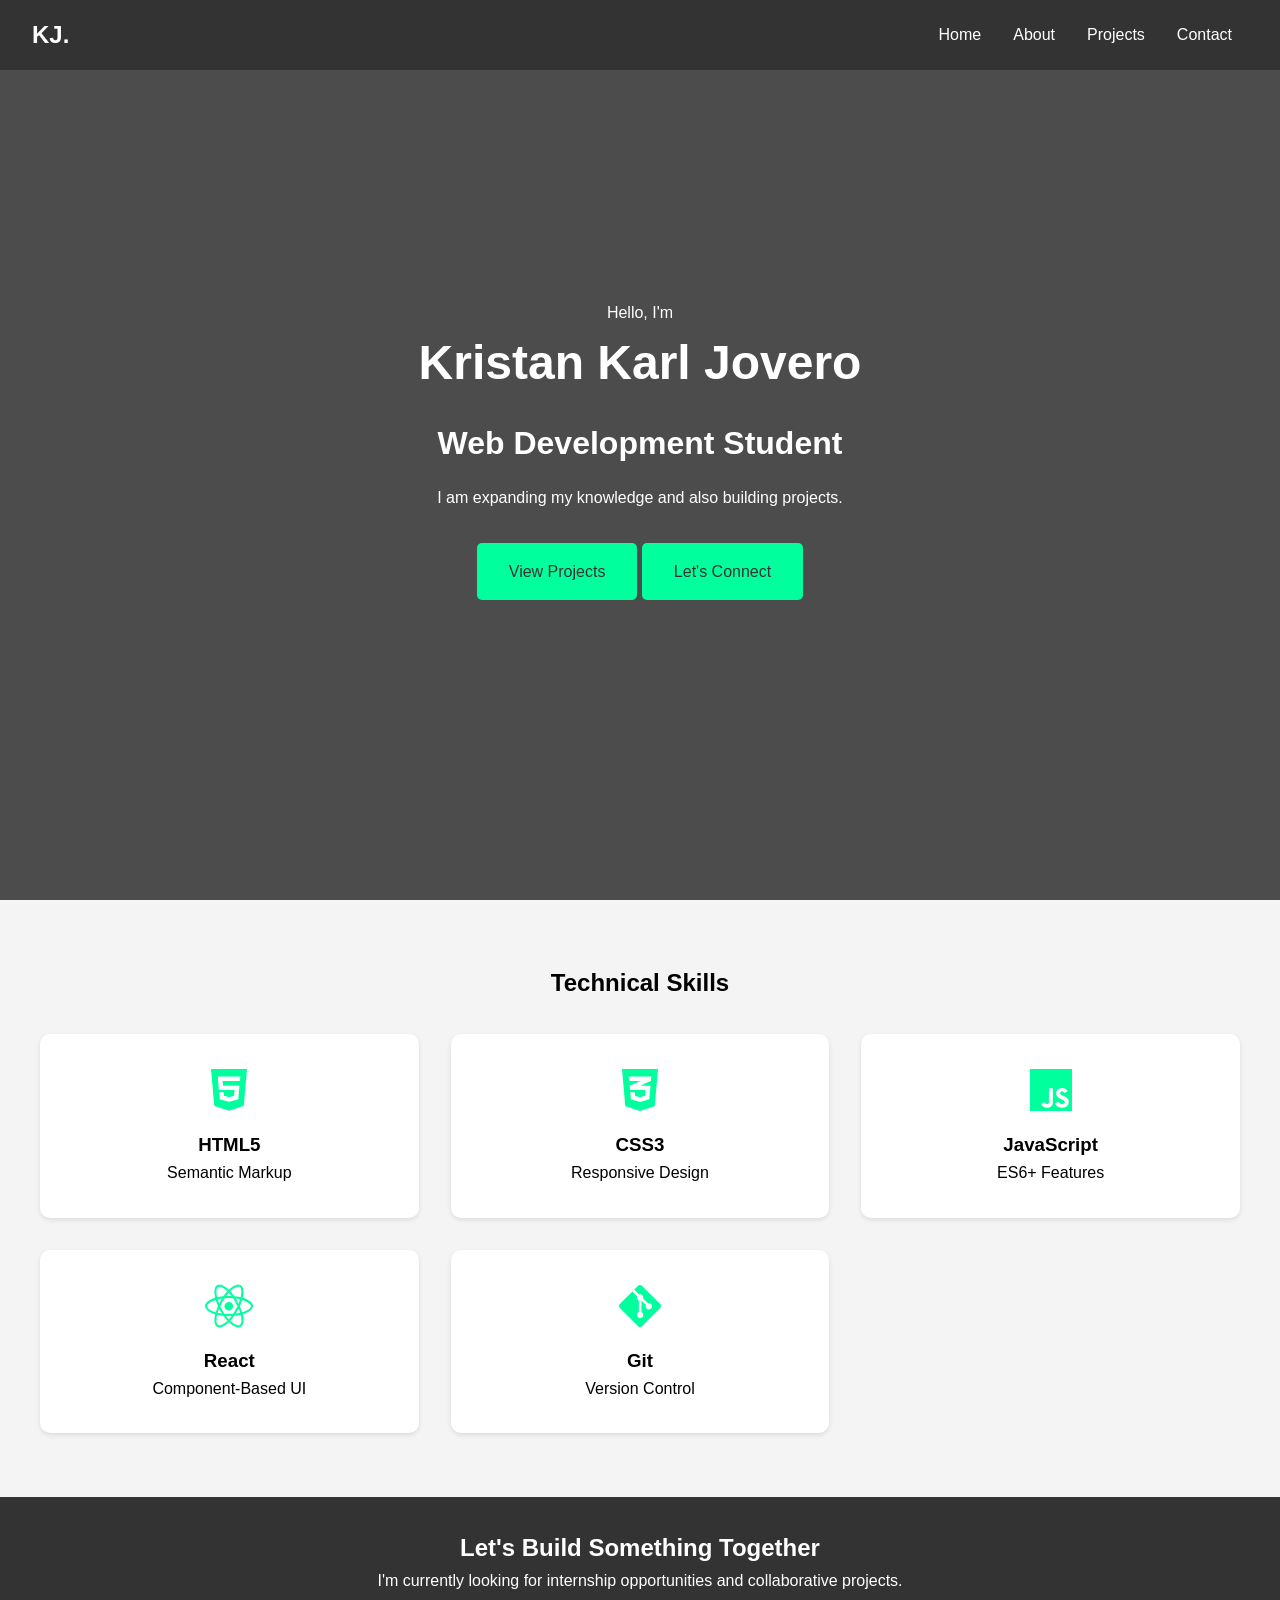
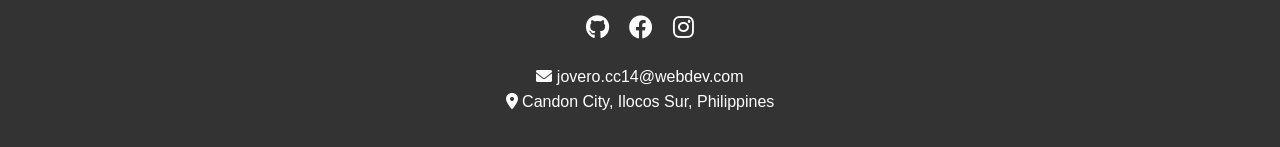
==== index.html @ 2f68d691 "THis is my cc14 activity, resume or portfolio." ====
<!DOCTYPE html>
<html lang="en">
<head>
    <meta charset="UTF-8">
    <meta name="viewport" content="width=device-width, initial-scale=1.0">
    <title>Kristan Jovero Portfolio</title>
    <link rel="stylesheet" href="css/style.css">
    <link rel="stylesheet" href="https://cdnjs.cloudflare.com/ajax/libs/font-awesome/6.0.0/css/all.min.css">
</head>
<body>
    <nav class="navbar">
        <div class="logo">KJ<span class="logo-dot">.</span></div>
        <ul class="nav-links">
            <li><a href="index.html" class="active">Home</a></li>
            <li><a href="about.html">About</a></li>
            <li><a href="projects.html">Projects</a></li>
            <li><a href="#contact" class="contact-btn">Contact</a></li>
        </ul>

    </nav>

    <header class="hero">
        <div class="hero-content">
            <span class="greeting">Hello, I'm</span>
            <h1>Kristan Karl Jovero</h1>
            <h2 class="typewriter">Web Development Student</h2>
            <p>I am expanding my knowledge and also building projects.</p>
            <div class="cta-group">
                <a href="projects.html" class="cta-button primary">View Projects</a>
                <a href="#contact" class="cta-button secondary">Let's Connect</a>
            </div>
        </div>
    </header>

    <section id="skills">
        <h2>Technical Skills</h2>
        <div class="skills-container">
            <div class="skill-card">
                <i class="fab fa-html5"></i>
                <h3>HTML5</h3>
                <p>Semantic Markup</p>
            </div>
            <div class="skill-card">
                <i class="fab fa-css3-alt"></i>
                <h3>CSS3</h3>
                <p>Responsive Design</p>
            </div>
            <div class="skill-card">
                <i class="fab fa-js"></i>
                <h3>JavaScript</h3>
                <p>ES6+ Features</p>
            </div>
            <div class="skill-card">
                <i class="fab fa-react"></i>
                <h3>React</h3>
                <p>Component-Based UI</p>
            </div>
            <div class="skill-card">
                <i class="fab fa-git-alt"></i>
                <h3>Git</h3>
                <p>Version Control</p>
            </div>
        </div>
    </section>

    <footer id="contact">
        <div class="contact-info">
            <h2>Let's Build Something Together</h2>
            <p class="contact-text">I'm currently looking for internship opportunities and collaborative projects.</p>
            <div class="social-links">
                <a href="https://github.com/KKJOVS" target="_blank" rel="noopener noreferrer"><i class="fab fa-github"></i></a>
                <a href="https://facebook.com" target="_blank" rel="noopener noreferrer"><i class="fab fa-facebook"></i></a>
                <a href="https://instagram.com" target="_blank" rel="noopener noreferrer"><i class="fab fa-instagram"></i></a>
            </div>
            <div class="contact-details">
                <p><i class="fas fa-envelope"></i> jovero.cc14@webdev.com</p>
                <p><i class="fas fa-map-marker-alt"></i> Candon City, Ilocos Sur, Philippines</p>
            </div>
        </div>
    </footer>

    <script src="js/main.js"></script>
</body>
</html>
---- css/style.css ----
/* Making all zero for the behaviour of each element. */
* {
    margin: 0;
    padding: 0;
    box-sizing: border-box;
}

/* Arial font as a typeface/font */
body {
    font-family: 'Arial', sans-serif;
    line-height: 1.6;
}

/* Navigation Section */
.navbar {
    display: flex;
    justify-content: space-between;
    align-items: center;
    padding: 1rem 2rem;
    background-color: #333;
    position: fixed;
    width: 100%;
    z-index: 1000;
}

.logo {
    color: white;
    font-size: 1.5rem;
    font-weight: bold;
}

.nav-links {
    display: flex;
    list-style: none;
}

.nav-links li a {
    color: white;
    text-decoration: none;
    padding: 0.5rem 1rem;
    transition: 0.3s;
}

.nav-links li a:hover {
    color: #00ff9d;
}

.hamburger {
    display: none;
    flex-direction: column;
    cursor: pointer;
}

.hamburger span {
    width: 25px;
    height: 3px;
    background-color: white;
    margin: 2px;
    transition: 0.3s;
}

/* Hero Section  View Projects and Let's Connect */
.hero {
    height: 100vh;
    background: linear-gradient(rgba(0,0,0,0.7), rgba(0,0,0,0.7)), url('../images/hero-bg.png');
    background-size: cover;
    background-position: center;
    display: flex;
    align-items: center;
    justify-content: center;
    text-align: center;
    color: white;
}

.hero-content h1 {
    font-size: 3rem;
    margin-bottom: 1rem;
}

.hero-content h2 {
    font-size: 2rem;
    margin-bottom: 1rem;
}

.cta-button {
    display: inline-block;
    padding: 1rem 2rem;
    background-color: #00ff9d;
    color: #333;
    text-decoration: none;
    border-radius: 5px;
    margin-top: 2rem;
    transition: 0.3s;
}

.cta-button:hover {
    background-color: #00cc7a;
}

/* Skills Section */
#skills {
    padding: 4rem 2rem;
    background-color: #f4f4f4;
}

#skills h2 {
    text-align: center;
    margin-bottom: 2rem;
}

.skills-container {
    display: grid;
    grid-template-columns: repeat(3, 1fr);
    gap: 2rem;
    max-width: 1200px;
    margin: 0 auto;
}

.skill-card {
    text-align: center;
    padding: 2rem;
    background-color: white;
    border-radius: 10px;
    box-shadow: 0 2px 5px rgba(0,0,0,0.1);
    transition: 0.3s;
}

.skill-card:hover {
    transform: translateY(-5px);
}

.skill-card i {
    font-size: 3rem;
    margin-bottom: 1rem;
    color: #00ff9d;
}

/* Footer */
footer {
    background-color: #333;
    color: white;
    padding: 2rem;
    text-align: center;
}

.social-links {
    margin: 1rem 0;
}

.social-links a {
    color: white;
    font-size: 1.5rem;
    margin: 0 0.5rem;
    transition: 0.3s;
}

.social-links a:hover {
    color: #00ff9d;
}

/* Responsive Design */
@media (max-width: 768px) {
    /* This shows my hamburger menu on mobile devices */
    .hamburger {
        display: flex;
    }

    .nav-links {
        display: none;
        width: 100%;
        position: absolute;
        top: 70px;
        left: 0;
        background-color: #333;
        flex-direction: column;
        text-align: center;
    }

    .nav-links.active {
        display: flex;
    }

    .nav-links li {
        margin: 1rem 0;
    }

    .hero-content h1 {
        font-size: 2rem;
    }

    .hero-content h2 {
        font-size: 1.5rem;
    }
}
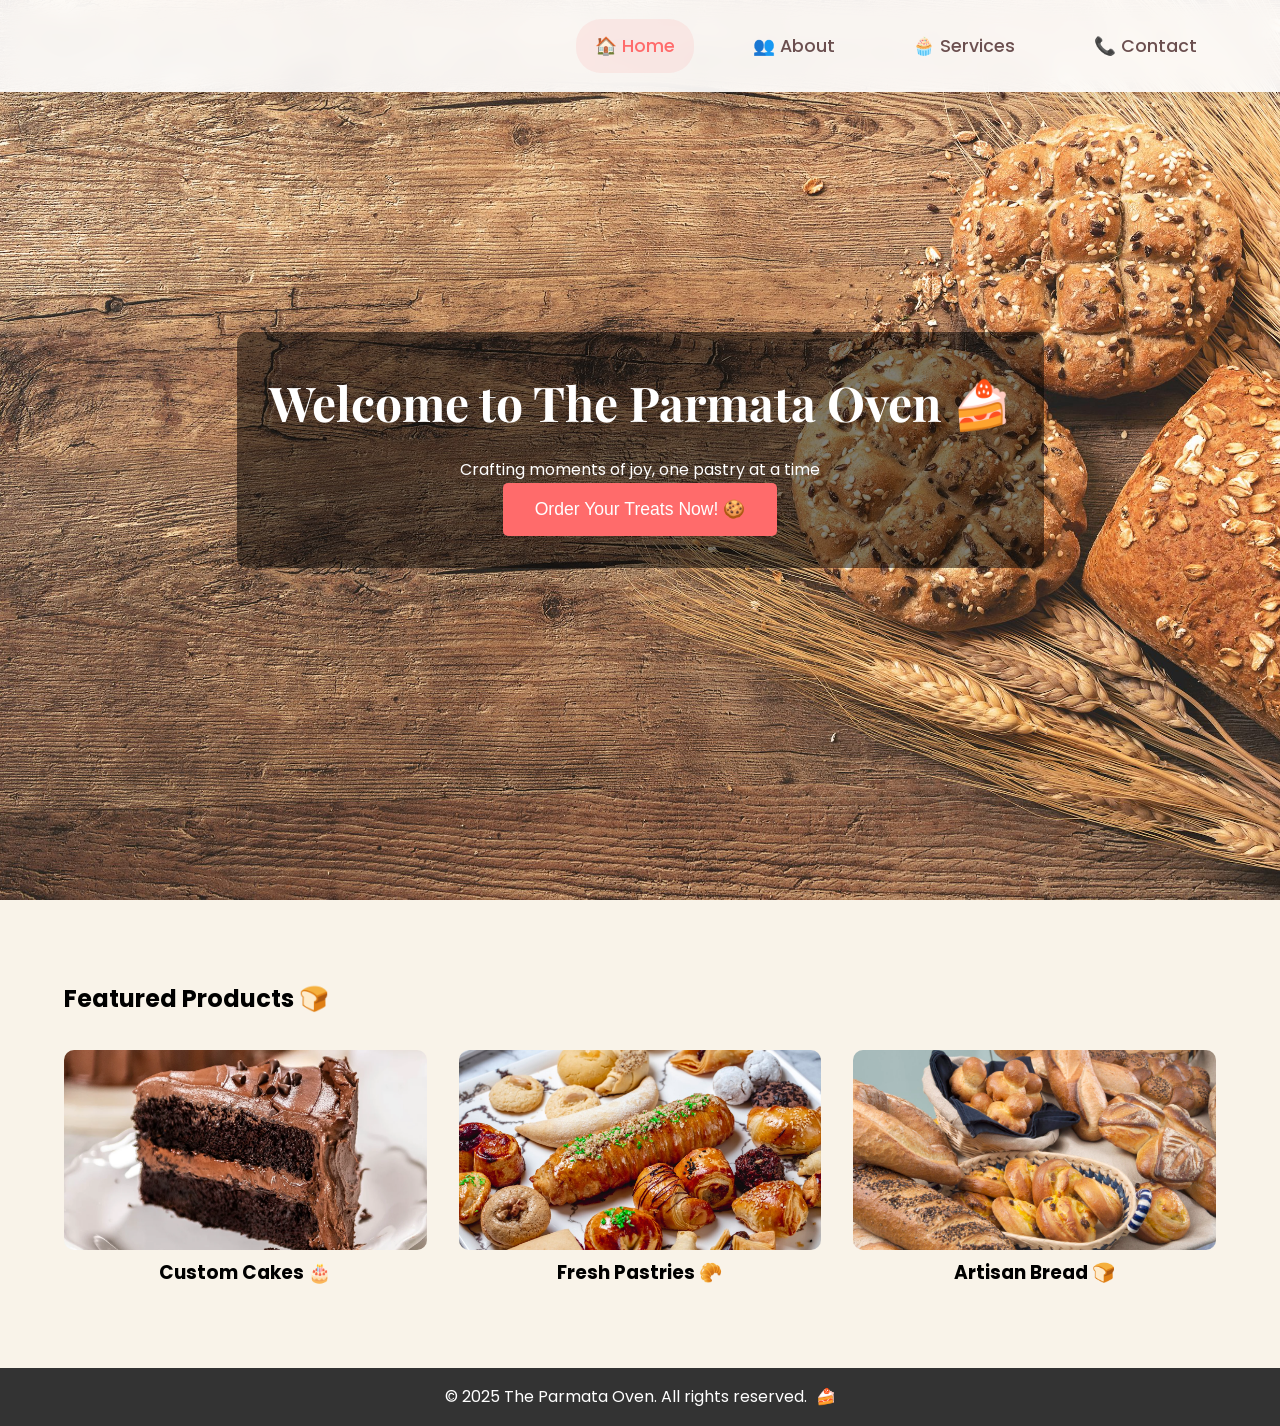
==== commit d1ca37ef: "This is for my business website activity 02" ====
--- a/index.html
+++ b/index.html
@@ -3,82 +3,55 @@
 <head>
     <meta charset="UTF-8">
     <meta name="viewport" content="width=device-width, initial-scale=1.0">
-    <title>Kristan Jovero Portfolio</title>
-    <link rel="stylesheet" href="css/style.css">
-    <link rel="stylesheet" href="https://cdnjs.cloudflare.com/ajax/libs/font-awesome/6.0.0/css/all.min.css">
+    <title>The Parmata Oven</title>
+    <link rel="stylesheet" href="styles/home.css">
+    <link href="https://fonts.googleapis.com/css2?family=Playfair+Display:wght@400;700&family=Poppins:wght@300;400;500&display=swap" rel="stylesheet">
 </head>
 <body>
-    <nav class="navbar">
-        <div class="logo">KJ<span class="logo-dot">.</span></div>
-        <ul class="nav-links">
-            <li><a href="index.html" class="active">Home</a></li>
-            <li><a href="about.html">About</a></li>
-            <li><a href="projects.html">Projects</a></li>
-            <li><a href="#contact" class="contact-btn">Contact</a></li>
-        </ul>
-
+    <nav>
+        <div class="nav-links">
+            <a href="index.html">🏠 Home</a>
+            <a href="about.html">👥 About</a>
+            <a href="services.html">🧁 Services</a>
+            <a href="contact.html">📞 Contact</a>
+        </div>
+        <div class="hamburger">☰</div>
     </nav>
 
     <header class="hero">
         <div class="hero-content">
-            <span class="greeting">Hello, I'm</span>
-            <h1>Kristan Karl Jovero</h1>
-            <h2 class="typewriter">Web Development Student</h2>
-            <p>I am expanding my knowledge and also building projects.</p>
-            <div class="cta-group">
-                <a href="projects.html" class="cta-button primary">View Projects</a>
-                <a href="#contact" class="cta-button secondary">Let's Connect</a>
-            </div>
+            <h1>Welcome to The Parmata Oven 🍰</h1>
+            <p>Crafting moments of joy, one pastry at a time</p>
+            <button class="cta-button">Order Your Treats Now! 🍪</button>
         </div>
     </header>
 
-    <section id="skills">
-        <h2>Technical Skills</h2>
-        <div class="skills-container">
-            <div class="skill-card">
-                <i class="fab fa-html5"></i>
-                <h3>HTML5</h3>
-                <p>Semantic Markup</p>
+    <main>
+        <section class="featured">
+            <h2>Featured Products 🍞</h2>
+            <div class="products-grid">
+                <div class="product">
+                    <img src="images/cake.jpg" alt="Custom Cakes">
+                    <h3>Custom Cakes 🎂</h3>
+                </div>
+                <div class="product">
+                    <img src="images/pastries.jpg" alt="Fresh Pastries">
+                    <h3>Fresh Pastries 🥐</h3>
+                </div>
+                <div class="product">
+                    <img src="images/bread.jpg" alt="Artisan Bread">
+                    <h3>Artisan Bread 🍞</h3>
+                </div>
             </div>
-            <div class="skill-card">
-                <i class="fab fa-css3-alt"></i>
-                <h3>CSS3</h3>
-                <p>Responsive Design</p>
-            </div>
-            <div class="skill-card">
-                <i class="fab fa-js"></i>
-                <h3>JavaScript</h3>
-                <p>ES6+ Features</p>
-            </div>
-            <div class="skill-card">
-                <i class="fab fa-react"></i>
-                <h3>React</h3>
-                <p>Component-Based UI</p>
-            </div>
-            <div class="skill-card">
-                <i class="fab fa-git-alt"></i>
-                <h3>Git</h3>
-                <p>Version Control</p>
-            </div>
-        </div>
-    </section>
+        </section>
+    </main>
 
-    <footer id="contact">
-        <div class="contact-info">
-            <h2>Let's Build Something Together</h2>
-            <p class="contact-text">I'm currently looking for internship opportunities and collaborative projects.</p>
-            <div class="social-links">
-                <a href="https://github.com/KKJOVS" target="_blank" rel="noopener noreferrer"><i class="fab fa-github"></i></a>
-                <a href="https://facebook.com" target="_blank" rel="noopener noreferrer"><i class="fab fa-facebook"></i></a>
-                <a href="https://instagram.com" target="_blank" rel="noopener noreferrer"><i class="fab fa-instagram"></i></a>
-            </div>
-            <div class="contact-details">
-                <p><i class="fas fa-envelope"></i> jovero.cc14@webdev.com</p>
-                <p><i class="fas fa-map-marker-alt"></i> Candon City, Ilocos Sur, Philippines</p>
-            </div>
+    <footer>
+        <div class="footer-content">
+            <p>&copy; 2025 The Parmata Oven. All rights reserved. <span class="cake-icon">🍰</span></p>
         </div>
     </footer>
 
-    <script src="js/main.js"></script>
+    <script src="scripts/home.js"></script>
 </body>
 </html> 
--- a/styles/home.css
+++ b/styles/home.css
@@ -0,0 +1,231 @@
+* {
+    margin: 0;
+    padding: 0;
+    box-sizing: border-box;
+}
+
+body {
+    font-family: 'Poppins', sans-serif;
+    line-height: 1.6;
+    background-color: #f9f3e9;
+}
+
+nav {
+    position: fixed;
+    top: 0;
+    right: 0;
+    width: 100%;
+    padding: 1.2rem 2rem;
+    background: rgba(255, 255, 255, 0.9);
+    backdrop-filter: blur(10px);
+    box-shadow: 0 2px 15px rgba(0,0,0,0.1);
+    z-index: 1000;
+    display: flex;
+    justify-content: flex-end;
+}
+
+.nav-links {
+    display: flex;
+    gap: 2.5rem;
+    margin-right: 2rem;
+}
+
+.nav-links a {
+    text-decoration: none;
+    color: #6b4f4f;
+    font-family: 'Poppins', sans-serif;
+    font-size: 1.1rem;
+    font-weight: 500;
+    padding: 0.8rem 1.2rem;
+    border-radius: 25px;
+    transition: all 0.3s ease;
+    position: relative;
+}
+
+.nav-links a:hover {
+    color: #ff6b6b;
+    background: rgba(255, 107, 107, 0.1);
+    transform: translateY(-2px);
+}
+
+.nav-links a.active {
+    color: #ff6b6b;
+    background: rgba(255, 107, 107, 0.1);
+}
+
+.nav-links a:hover emoji {
+    display: inline-block;
+    animation: bounce 0.5s ease infinite;
+}
+
+@keyframes bounce {
+    0%, 100% { transform: translateY(0); }
+    50% { transform: translateY(-3px); }
+}
+
+.logo {
+    display: none;
+}
+
+.hamburger {
+    display: none;
+    cursor: pointer;
+    font-size: 1.5rem;
+    padding: 0.5rem;
+    border-radius: 8px;
+    transition: all 0.3s ease;
+}
+
+.hamburger:hover {
+    background: rgba(255, 107, 107, 0.1);
+    color: #ff6b6b;
+}
+
+.hero {
+    height: 100vh;
+    background-image: url('../images/bakery-hero.jpg');
+    background-size: cover;
+    background-position: center;
+    background-repeat: no-repeat;
+    display: flex;
+    align-items: center;
+    justify-content: center;
+    text-align: center;
+    color: white;
+}
+
+.hero-content {
+    background: rgba(0,0,0,0.5);
+    padding: 2rem;
+    border-radius: 10px;
+}
+
+.hero h1 {
+    font-family: 'Playfair Display', serif;
+    font-size: 3rem;
+    margin-bottom: 1rem;
+}
+
+.cta-button {
+    padding: 1rem 2rem;
+    font-size: 1.1rem;
+    background: #ff6b6b;
+    color: white;
+    border: none;
+    border-radius: 5px;
+    cursor: pointer;
+    transition: background 0.3s ease;
+}
+
+.cta-button:hover {
+    background: #ff5252;
+}
+
+.featured {
+    padding: 5rem 5%;
+}
+
+.products-grid {
+    display: grid;
+    grid-template-columns: repeat(auto-fit, minmax(250px, 1fr));
+    gap: 2rem;
+    margin-top: 2rem;
+}
+
+.product {
+    text-align: center;
+}
+
+.product img {
+    width: 100%;
+    height: 200px;
+    object-fit: cover;
+    border-radius: 10px;
+}
+
+footer {
+    background-color: #333;
+    color: white;
+    text-align: center;
+    padding: 1rem 0;
+    position: relative;
+    z-index: 10;
+}
+
+.footer-content {
+    max-width: 1200px;
+    margin: 0 auto;
+    padding: 0 20px;
+}
+
+.cake-icon {
+    margin-left: 5px;
+}
+
+@media (max-width: 768px) {
+    .hamburger {
+        display: block;
+        position: absolute;
+        right: 2rem;
+        top: 1.2rem;
+    }
+
+    .nav-links {
+        display: none;
+        position: absolute;
+        top: 100%;
+        right: 1rem;
+        background: white;
+        width: 220px;
+        flex-direction: column;
+        gap: 0.5rem;
+        padding: 1rem;
+        border-radius: 12px;
+        box-shadow: 0 4px 20px rgba(0,0,0,0.1);
+        animation: slideIn 0.3s ease;
+    }
+
+    .nav-links.active {
+        display: flex;
+    }
+
+    .nav-links a {
+        padding: 1rem 1.5rem;
+        border-radius: 8px;
+        display: flex;
+        align-items: center;
+        gap: 10px;
+    }
+
+    @keyframes slideIn {
+        from {
+            opacity: 0;
+            transform: translateY(-10px);
+        }
+        to {
+            opacity: 1;
+            transform: translateY(0);
+        }
+    }
+
+    .hero h1 {
+        font-size: 2rem;
+    }
+}
+
+::-webkit-scrollbar {
+    width: 8px;
+}
+
+::-webkit-scrollbar-track {
+    background: #f1f1f1;
+}
+
+::-webkit-scrollbar-thumb {
+    background: #ff6b6b;
+    border-radius: 4px;
+}
+
+::-webkit-scrollbar-thumb:hover {
+    background: #ff5252;
+} 
